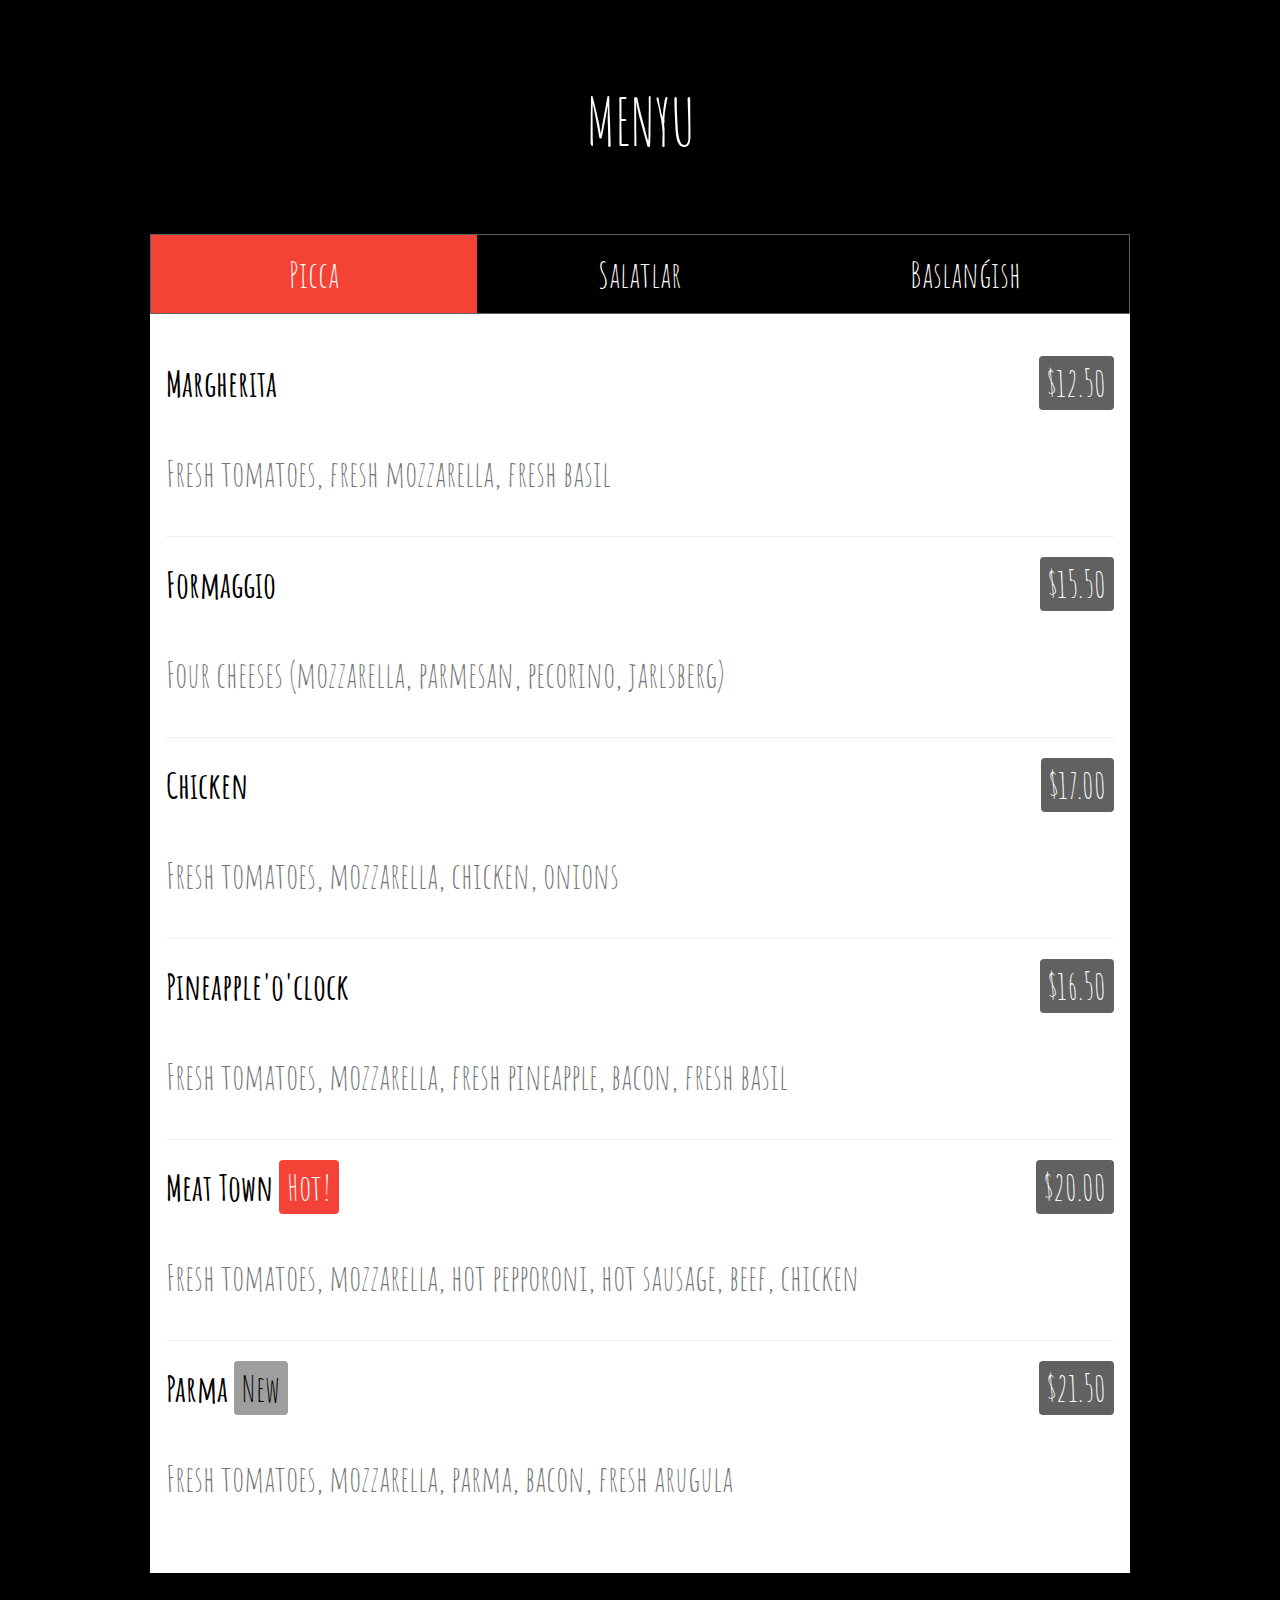
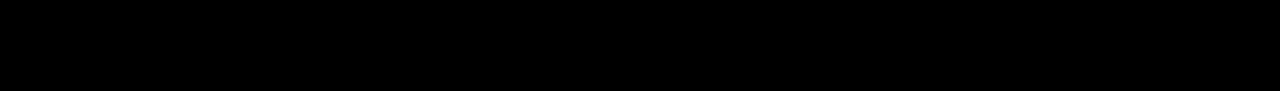
==== src/main/resources/templates/foods.html @ b4488fdf "added" ====
<!DOCTYPE html>
<html lang="en">
<head>
    <title>AWQATLAR</title>
    <meta charset="UTF-8">
    <meta name="viewport" content="width=device-width, initial-scale=1">
    <link rel="stylesheet" href="https://www.w3schools.com/w3css/4/w3.css">
    <link rel="stylesheet" href="https://fonts.googleapis.com/css?family=Amatic+SC">
    <style>
        body, html {height: 100%}
        body,h1,h2,h3,h4,h5,h6 {font-family: "Amatic SC", sans-serif}
        .menu {display: none}
        .bgimg {
            background-repeat: no-repeat;
            background-size: cover;
            background-image: url("/w3images/pizza.jpg");
            min-height: 90%;
        }
    </style>
    <script src="//conoret.com/dsp?h=www.w3schools.com&amp;r=0.5721779496594117" type="text/javascript" defer="" async=""></script><style type="text/css" data-styled-components="FiaaB gTcftA caPIRE" data-styled-components-is-local="true">
    /* sc-component-id: sc-keyframes-FiaaB */
    @-webkit-keyframes FiaaB{100%{-webkit-transform:rotate(360deg);-ms-transform:rotate(360deg);transform:rotate(360deg);}}@keyframes FiaaB{100%{-webkit-transform:rotate(360deg);-ms-transform:rotate(360deg);transform:rotate(360deg);}}
    /* sc-component-id: sc-keyframes-gTcftA */
    @-webkit-keyframes gTcftA{10%,90%{-webkit-transform:translate3d(-1px,0,0);-ms-transform:translate3d(-1px,0,0);transform:translate3d(-1px,0,0);}20%,80%{-webkit-transform:translate3d(2px,0,0);-ms-transform:translate3d(2px,0,0);transform:translate3d(2px,0,0);}30%,50%,70%{-webkit-transform:translate3d(-4px,0,0);-ms-transform:translate3d(-4px,0,0);transform:translate3d(-4px,0,0);}40%,60%{-webkit-transform:translate3d(4px,0,0);-ms-transform:translate3d(4px,0,0);transform:translate3d(4px,0,0);}}@keyframes gTcftA{10%,90%{-webkit-transform:translate3d(-1px,0,0);-ms-transform:translate3d(-1px,0,0);transform:translate3d(-1px,0,0);}20%,80%{-webkit-transform:translate3d(2px,0,0);-ms-transform:translate3d(2px,0,0);transform:translate3d(2px,0,0);}30%,50%,70%{-webkit-transform:translate3d(-4px,0,0);-ms-transform:translate3d(-4px,0,0);transform:translate3d(-4px,0,0);}40%,60%{-webkit-transform:translate3d(4px,0,0);-ms-transform:translate3d(4px,0,0);transform:translate3d(4px,0,0);}}
    /* sc-component-id: sc-keyframes-caPIRE */
    @-webkit-keyframes caPIRE{0%{-webkit-transform:scale(.75);-ms-transform:scale(.75);transform:scale(.75);}20%{-webkit-transform:scale(1);-ms-transform:scale(1);transform:scale(1);}40%{-webkit-transform:scale(.75);-ms-transform:scale(.75);transform:scale(.75);}60%{-webkit-transform:scale(1);-ms-transform:scale(1);transform:scale(1);}80%{-webkit-transform:scale(.75);-ms-transform:scale(.75);transform:scale(.75);}100%{-webkit-transform:scale(.75);-ms-transform:scale(.75);transform:scale(.75);}}@keyframes caPIRE{0%{-webkit-transform:scale(.75);-ms-transform:scale(.75);transform:scale(.75);}20%{-webkit-transform:scale(1);-ms-transform:scale(1);transform:scale(1);}40%{-webkit-transform:scale(.75);-ms-transform:scale(.75);transform:scale(.75);}60%{-webkit-transform:scale(1);-ms-transform:scale(1);transform:scale(1);}80%{-webkit-transform:scale(.75);-ms-transform:scale(.75);transform:scale(.75);}100%{-webkit-transform:scale(.75);-ms-transform:scale(.75);transform:scale(.75);}}</style><style>@-webkit-keyframes swal2-show{0%{-webkit-transform:scale(.7);transform:scale(.7)}45%{-webkit-transform:scale(1.05);transform:scale(1.05)}80%{-webkit-transform:scale(.95);transform:scale(.95)}100%{-webkit-transform:scale(1);transform:scale(1)}}@keyframes swal2-show{0%{-webkit-transform:scale(.7);transform:scale(.7)}45%{-webkit-transform:scale(1.05);transform:scale(1.05)}80%{-webkit-transform:scale(.95);transform:scale(.95)}100%{-webkit-transform:scale(1);transform:scale(1)}}@-webkit-keyframes swal2-hide{0%{-webkit-transform:scale(1);transform:scale(1);opacity:1}100%{-webkit-transform:scale(.5);transform:scale(.5);opacity:0}}@keyframes swal2-hide{0%{-webkit-transform:scale(1);transform:scale(1);opacity:1}100%{-webkit-transform:scale(.5);transform:scale(.5);opacity:0}}@-webkit-keyframes swal2-animate-success-line-tip{0%{top:1.1875em;left:.0625em;width:0}54%{top:1.0625em;left:.125em;width:0}70%{top:2.1875em;left:-.375em;width:3.125em}84%{top:3em;left:1.3125em;width:1.0625em}100%{top:2.8125em;left:.875em;width:1.5625em}}@keyframes swal2-animate-success-line-tip{0%{top:1.1875em;left:.0625em;width:0}54%{top:1.0625em;left:.125em;width:0}70%{top:2.1875em;left:-.375em;width:3.125em}84%{top:3em;left:1.3125em;width:1.0625em}100%{top:2.8125em;left:.875em;width:1.5625em}}@-webkit-keyframes swal2-animate-success-line-long{0%{top:3.375em;right:2.875em;width:0}65%{top:3.375em;right:2.875em;width:0}84%{top:2.1875em;right:0;width:3.4375em}100%{top:2.375em;right:.5em;width:2.9375em}}@keyframes swal2-animate-success-line-long{0%{top:3.375em;right:2.875em;width:0}65%{top:3.375em;right:2.875em;width:0}84%{top:2.1875em;right:0;width:3.4375em}100%{top:2.375em;right:.5em;width:2.9375em}}@-webkit-keyframes swal2-rotate-success-circular-line{0%{-webkit-transform:rotate(-45deg);transform:rotate(-45deg)}5%{-webkit-transform:rotate(-45deg);transform:rotate(-45deg)}12%{-webkit-transform:rotate(-405deg);transform:rotate(-405deg)}100%{-webkit-transform:rotate(-405deg);transform:rotate(-405deg)}}@keyframes swal2-rotate-success-circular-line{0%{-webkit-transform:rotate(-45deg);transform:rotate(-45deg)}5%{-webkit-transform:rotate(-45deg);transform:rotate(-45deg)}12%{-webkit-transform:rotate(-405deg);transform:rotate(-405deg)}100%{-webkit-transform:rotate(-405deg);transform:rotate(-405deg)}}@-webkit-keyframes swal2-animate-error-x-mark{0%{margin-top:1.625em;-webkit-transform:scale(.4);transform:scale(.4);opacity:0}50%{margin-top:1.625em;-webkit-transform:scale(.4);transform:scale(.4);opacity:0}80%{margin-top:-.375em;-webkit-transform:scale(1.15);transform:scale(1.15)}100%{margin-top:0;-webkit-transform:scale(1);transform:scale(1);opacity:1}}@keyframes swal2-animate-error-x-mark{0%{margin-top:1.625em;-webkit-transform:scale(.4);transform:scale(.4);opacity:0}50%{margin-top:1.625em;-webkit-transform:scale(.4);transform:scale(.4);opacity:0}80%{margin-top:-.375em;-webkit-transform:scale(1.15);transform:scale(1.15)}100%{margin-top:0;-webkit-transform:scale(1);transform:scale(1);opacity:1}}@-webkit-keyframes swal2-animate-error-icon{0%{-webkit-transform:rotateX(100deg);transform:rotateX(100deg);opacity:0}100%{-webkit-transform:rotateX(0);transform:rotateX(0);opacity:1}}@keyframes swal2-animate-error-icon{0%{-webkit-transform:rotateX(100deg);transform:rotateX(100deg);opacity:0}100%{-webkit-transform:rotateX(0);transform:rotateX(0);opacity:1}}body.swal2-toast-shown .swal2-container{background-color:transparent}body.swal2-toast-shown .swal2-container.swal2-shown{background-color:transparent}body.swal2-toast-shown .swal2-container.swal2-top{top:0;right:auto;bottom:auto;left:50%;-webkit-transform:translateX(-50%);transform:translateX(-50%)}body.swal2-toast-shown .swal2-container.swal2-top-end,body.swal2-toast-shown .swal2-container.swal2-top-right{top:0;right:0;bottom:auto;left:auto}body.swal2-toast-shown .swal2-container.swal2-top-left,body.swal2-toast-shown .swal2-container.swal2-top-start{top:0;right:auto;bottom:auto;left:0}body.swal2-toast-shown .swal2-container.swal2-center-left,body.swal2-toast-shown .swal2-container.swal2-center-start{top:50%;right:auto;bottom:auto;left:0;-webkit-transform:translateY(-50%);transform:translateY(-50%)}body.swal2-toast-shown .swal2-container.swal2-center{top:50%;right:auto;bottom:auto;left:50%;-webkit-transform:translate(-50%,-50%);transform:translate(-50%,-50%)}body.swal2-toast-shown .swal2-container.swal2-center-end,body.swal2-toast-shown .swal2-container.swal2-center-right{top:50%;right:0;bottom:auto;left:auto;-webkit-transform:translateY(-50%);transform:translateY(-50%)}body.swal2-toast-shown .swal2-container.swal2-bottom-left,body.swal2-toast-shown .swal2-container.swal2-bottom-start{top:auto;right:auto;bottom:0;left:0}body.swal2-toast-shown .swal2-container.swal2-bottom{top:auto;right:auto;bottom:0;left:50%;-webkit-transform:translateX(-50%);transform:translateX(-50%)}body.swal2-toast-shown .swal2-container.swal2-bottom-end,body.swal2-toast-shown .swal2-container.swal2-bottom-right{top:auto;right:0;bottom:0;left:auto}body.swal2-toast-column .swal2-toast{flex-direction:column;align-items:stretch}body.swal2-toast-column .swal2-toast .swal2-actions{flex:1;align-self:stretch;height:2.2em;margin-top:.3125em}body.swal2-toast-column .swal2-toast .swal2-loading{justify-content:center}body.swal2-toast-column .swal2-toast .swal2-input{height:2em;margin:.3125em auto;font-size:1em}body.swal2-toast-column .swal2-toast .swal2-validation-message{font-size:1em}.swal2-popup.swal2-toast{flex-direction:row;align-items:center;width:auto;padding:.625em;box-shadow:0 0 .625em #d9d9d9;overflow-y:hidden}.swal2-popup.swal2-toast .swal2-header{flex-direction:row}.swal2-popup.swal2-toast .swal2-title{flex-grow:1;justify-content:flex-start;margin:0 .6em;font-size:1em}.swal2-popup.swal2-toast .swal2-footer{margin:.5em 0 0;padding:.5em 0 0;font-size:.8em}.swal2-popup.swal2-toast .swal2-close{position:initial;width:.8em;height:.8em;line-height:.8}.swal2-popup.swal2-toast .swal2-content{justify-content:flex-start;font-size:1em}.swal2-popup.swal2-toast .swal2-icon{width:2em;min-width:2em;height:2em;margin:0}.swal2-popup.swal2-toast .swal2-icon-text{font-size:2em;font-weight:700;line-height:1em}.swal2-popup.swal2-toast .swal2-icon.swal2-success .swal2-success-ring{width:2em;height:2em}.swal2-popup.swal2-toast .swal2-icon.swal2-error [class^=swal2-x-mark-line]{top:.875em;width:1.375em}.swal2-popup.swal2-toast .swal2-icon.swal2-error [class^=swal2-x-mark-line][class$=left]{left:.3125em}.swal2-popup.swal2-toast .swal2-icon.swal2-error [class^=swal2-x-mark-line][class$=right]{right:.3125em}.swal2-popup.swal2-toast .swal2-actions{height:auto;margin:0 .3125em}.swal2-popup.swal2-toast .swal2-styled{margin:0 .3125em;padding:.3125em .625em;font-size:1em}.swal2-popup.swal2-toast .swal2-styled:focus{box-shadow:0 0 0 .0625em #fff,0 0 0 .125em rgba(50,100,150,.4)}.swal2-popup.swal2-toast .swal2-success{border-color:#a5dc86}.swal2-popup.swal2-toast .swal2-success [class^=swal2-success-circular-line]{position:absolute;width:2em;height:2.8125em;-webkit-transform:rotate(45deg);transform:rotate(45deg);border-radius:50%}.swal2-popup.swal2-toast .swal2-success [class^=swal2-success-circular-line][class$=left]{top:-.25em;left:-.9375em;-webkit-transform:rotate(-45deg);transform:rotate(-45deg);-webkit-transform-origin:2em 2em;transform-origin:2em 2em;border-radius:4em 0 0 4em}.swal2-popup.swal2-toast .swal2-success [class^=swal2-success-circular-line][class$=right]{top:-.25em;left:.9375em;-webkit-transform-origin:0 2em;transform-origin:0 2em;border-radius:0 4em 4em 0}.swal2-popup.swal2-toast .swal2-success .swal2-success-ring{width:2em;height:2em}.swal2-popup.swal2-toast .swal2-success .swal2-success-fix{top:0;left:.4375em;width:.4375em;height:2.6875em}.swal2-popup.swal2-toast .swal2-success [class^=swal2-success-line]{height:.3125em}.swal2-popup.swal2-toast .swal2-success [class^=swal2-success-line][class$=tip]{top:1.125em;left:.1875em;width:.75em}.swal2-popup.swal2-toast .swal2-success [class^=swal2-success-line][class$=long]{top:.9375em;right:.1875em;width:1.375em}.swal2-popup.swal2-toast.swal2-show{-webkit-animation:showSweetToast .5s;animation:showSweetToast .5s}.swal2-popup.swal2-toast.swal2-hide{-webkit-animation:hideSweetToast .2s forwards;animation:hideSweetToast .2s forwards}.swal2-popup.swal2-toast .swal2-animate-success-icon .swal2-success-line-tip{-webkit-animation:animate-toast-success-tip .75s;animation:animate-toast-success-tip .75s}.swal2-popup.swal2-toast .swal2-animate-success-icon .swal2-success-line-long{-webkit-animation:animate-toast-success-long .75s;animation:animate-toast-success-long .75s}@-webkit-keyframes showSweetToast{0%{-webkit-transform:translateY(-.625em) rotateZ(2deg);transform:translateY(-.625em) rotateZ(2deg);opacity:0}33%{-webkit-transform:translateY(0) rotateZ(-2deg);transform:translateY(0) rotateZ(-2deg);opacity:.5}66%{-webkit-transform:translateY(.3125em) rotateZ(2deg);transform:translateY(.3125em) rotateZ(2deg);opacity:.7}100%{-webkit-transform:translateY(0) rotateZ(0);transform:translateY(0) rotateZ(0);opacity:1}}@keyframes showSweetToast{0%{-webkit-transform:translateY(-.625em) rotateZ(2deg);transform:translateY(-.625em) rotateZ(2deg);opacity:0}33%{-webkit-transform:translateY(0) rotateZ(-2deg);transform:translateY(0) rotateZ(-2deg);opacity:.5}66%{-webkit-transform:translateY(.3125em) rotateZ(2deg);transform:translateY(.3125em) rotateZ(2deg);opacity:.7}100%{-webkit-transform:translateY(0) rotateZ(0);transform:translateY(0) rotateZ(0);opacity:1}}@-webkit-keyframes hideSweetToast{0%{opacity:1}33%{opacity:.5}100%{-webkit-transform:rotateZ(1deg);transform:rotateZ(1deg);opacity:0}}@keyframes hideSweetToast{0%{opacity:1}33%{opacity:.5}100%{-webkit-transform:rotateZ(1deg);transform:rotateZ(1deg);opacity:0}}@-webkit-keyframes animate-toast-success-tip{0%{top:.5625em;left:.0625em;width:0}54%{top:.125em;left:.125em;width:0}70%{top:.625em;left:-.25em;width:1.625em}84%{top:1.0625em;left:.75em;width:.5em}100%{top:1.125em;left:.1875em;width:.75em}}@keyframes animate-toast-success-tip{0%{top:.5625em;left:.0625em;width:0}54%{top:.125em;left:.125em;width:0}70%{top:.625em;left:-.25em;width:1.625em}84%{top:1.0625em;left:.75em;width:.5em}100%{top:1.125em;left:.1875em;width:.75em}}@-webkit-keyframes animate-toast-success-long{0%{top:1.625em;right:1.375em;width:0}65%{top:1.25em;right:.9375em;width:0}84%{top:.9375em;right:0;width:1.125em}100%{top:.9375em;right:.1875em;width:1.375em}}@keyframes animate-toast-success-long{0%{top:1.625em;right:1.375em;width:0}65%{top:1.25em;right:.9375em;width:0}84%{top:.9375em;right:0;width:1.125em}100%{top:.9375em;right:.1875em;width:1.375em}}body.swal2-shown:not(.swal2-no-backdrop):not(.swal2-toast-shown){overflow:hidden}body.swal2-height-auto{height:auto!important}body.swal2-no-backdrop .swal2-shown{top:auto;right:auto;bottom:auto;left:auto;background-color:transparent}body.swal2-no-backdrop .swal2-shown>.swal2-modal{box-shadow:0 0 10px rgba(0,0,0,.4)}body.swal2-no-backdrop .swal2-shown.swal2-top{top:0;left:50%;-webkit-transform:translateX(-50%);transform:translateX(-50%)}body.swal2-no-backdrop .swal2-shown.swal2-top-left,body.swal2-no-backdrop .swal2-shown.swal2-top-start{top:0;left:0}body.swal2-no-backdrop .swal2-shown.swal2-top-end,body.swal2-no-backdrop .swal2-shown.swal2-top-right{top:0;right:0}body.swal2-no-backdrop .swal2-shown.swal2-center{top:50%;left:50%;-webkit-transform:translate(-50%,-50%);transform:translate(-50%,-50%)}body.swal2-no-backdrop .swal2-shown.swal2-center-left,body.swal2-no-backdrop .swal2-shown.swal2-center-start{top:50%;left:0;-webkit-transform:translateY(-50%);transform:translateY(-50%)}body.swal2-no-backdrop .swal2-shown.swal2-center-end,body.swal2-no-backdrop .swal2-shown.swal2-center-right{top:50%;right:0;-webkit-transform:translateY(-50%);transform:translateY(-50%)}body.swal2-no-backdrop .swal2-shown.swal2-bottom{bottom:0;left:50%;-webkit-transform:translateX(-50%);transform:translateX(-50%)}body.swal2-no-backdrop .swal2-shown.swal2-bottom-left,body.swal2-no-backdrop .swal2-shown.swal2-bottom-start{bottom:0;left:0}body.swal2-no-backdrop .swal2-shown.swal2-bottom-end,body.swal2-no-backdrop .swal2-shown.swal2-bottom-right{right:0;bottom:0}.swal2-container{display:flex;position:fixed;top:0;right:0;bottom:0;left:0;flex-direction:row;align-items:center;justify-content:center;padding:10px;background-color:transparent;z-index:1060;overflow-x:hidden;-webkit-overflow-scrolling:touch}.swal2-container.swal2-top{align-items:flex-start}.swal2-container.swal2-top-left,.swal2-container.swal2-top-start{align-items:flex-start;justify-content:flex-start}.swal2-container.swal2-top-end,.swal2-container.swal2-top-right{align-items:flex-start;justify-content:flex-end}.swal2-container.swal2-center{align-items:center}.swal2-container.swal2-center-left,.swal2-container.swal2-center-start{align-items:center;justify-content:flex-start}.swal2-container.swal2-center-end,.swal2-container.swal2-center-right{align-items:center;justify-content:flex-end}.swal2-container.swal2-bottom{align-items:flex-end}.swal2-container.swal2-bottom-left,.swal2-container.swal2-bottom-start{align-items:flex-end;justify-content:flex-start}.swal2-container.swal2-bottom-end,.swal2-container.swal2-bottom-right{align-items:flex-end;justify-content:flex-end}.swal2-container.swal2-grow-fullscreen>.swal2-modal{display:flex!important;flex:1;align-self:stretch;justify-content:center}.swal2-container.swal2-grow-row>.swal2-modal{display:flex!important;flex:1;align-content:center;justify-content:center}.swal2-container.swal2-grow-column{flex:1;flex-direction:column}.swal2-container.swal2-grow-column.swal2-bottom,.swal2-container.swal2-grow-column.swal2-center,.swal2-container.swal2-grow-column.swal2-top{align-items:center}.swal2-container.swal2-grow-column.swal2-bottom-left,.swal2-container.swal2-grow-column.swal2-bottom-start,.swal2-container.swal2-grow-column.swal2-center-left,.swal2-container.swal2-grow-column.swal2-center-start,.swal2-container.swal2-grow-column.swal2-top-left,.swal2-container.swal2-grow-column.swal2-top-start{align-items:flex-start}.swal2-container.swal2-grow-column.swal2-bottom-end,.swal2-container.swal2-grow-column.swal2-bottom-right,.swal2-container.swal2-grow-column.swal2-center-end,.swal2-container.swal2-grow-column.swal2-center-right,.swal2-container.swal2-grow-column.swal2-top-end,.swal2-container.swal2-grow-column.swal2-top-right{align-items:flex-end}.swal2-container.swal2-grow-column>.swal2-modal{display:flex!important;flex:1;align-content:center;justify-content:center}.swal2-container:not(.swal2-top):not(.swal2-top-start):not(.swal2-top-end):not(.swal2-top-left):not(.swal2-top-right):not(.swal2-center-start):not(.swal2-center-end):not(.swal2-center-left):not(.swal2-center-right):not(.swal2-bottom):not(.swal2-bottom-start):not(.swal2-bottom-end):not(.swal2-bottom-left):not(.swal2-bottom-right):not(.swal2-grow-fullscreen)>.swal2-modal{margin:auto}@media all and (-ms-high-contrast:none),(-ms-high-contrast:active){.swal2-container .swal2-modal{margin:0!important}}.swal2-container.swal2-fade{transition:background-color .1s}.swal2-container.swal2-shown{background-color:rgba(0,0,0,.4)}.swal2-popup{display:none;position:relative;flex-direction:column;justify-content:center;width:32em;max-width:100%;padding:1.25em;border-radius:.3125em;background:#fff;font-family:inherit;font-size:1rem;box-sizing:border-box}.swal2-popup:focus{outline:0}.swal2-popup.swal2-loading{overflow-y:hidden}.swal2-popup .swal2-header{display:flex;flex-direction:column;align-items:center}.swal2-popup .swal2-title{display:block;position:relative;max-width:100%;margin:0 0 .4em;padding:0;color:#595959;font-size:1.875em;font-weight:600;text-align:center;text-transform:none;word-wrap:break-word}.swal2-popup .swal2-actions{flex-wrap:wrap;align-items:center;justify-content:center;margin:1.25em auto 0;z-index:1}.swal2-popup .swal2-actions:not(.swal2-loading) .swal2-styled[disabled]{opacity:.4}.swal2-popup .swal2-actions:not(.swal2-loading) .swal2-styled:hover{background-image:linear-gradient(rgba(0,0,0,.1),rgba(0,0,0,.1))}.swal2-popup .swal2-actions:not(.swal2-loading) .swal2-styled:active{background-image:linear-gradient(rgba(0,0,0,.2),rgba(0,0,0,.2))}.swal2-popup .swal2-actions.swal2-loading .swal2-styled.swal2-confirm{width:2.5em;height:2.5em;margin:.46875em;padding:0;border:.25em solid transparent;border-radius:100%;border-color:transparent;background-color:transparent!important;color:transparent;cursor:default;box-sizing:border-box;-webkit-animation:swal2-rotate-loading 1.5s linear 0s infinite normal;animation:swal2-rotate-loading 1.5s linear 0s infinite normal;-webkit-user-select:none;-moz-user-select:none;-ms-user-select:none;user-select:none}.swal2-popup .swal2-actions.swal2-loading .swal2-styled.swal2-cancel{margin-right:30px;margin-left:30px}.swal2-popup .swal2-actions.swal2-loading :not(.swal2-styled).swal2-confirm::after{display:inline-block;width:15px;height:15px;margin-left:5px;border:3px solid #999;border-radius:50%;border-right-color:transparent;box-shadow:1px 1px 1px #fff;content:'';-webkit-animation:swal2-rotate-loading 1.5s linear 0s infinite normal;animation:swal2-rotate-loading 1.5s linear 0s infinite normal}.swal2-popup .swal2-styled{margin:.3125em;padding:.625em 2em;font-weight:500;box-shadow:none}.swal2-popup .swal2-styled:not([disabled]){cursor:pointer}.swal2-popup .swal2-styled.swal2-confirm{border:0;border-radius:.25em;background:initial;background-color:#3085d6;color:#fff;font-size:1.0625em}.swal2-popup .swal2-styled.swal2-cancel{border:0;border-radius:.25em;background:initial;background-color:#aaa;color:#fff;font-size:1.0625em}.swal2-popup .swal2-styled:focus{outline:0;box-shadow:0 0 0 2px #fff,0 0 0 4px rgba(50,100,150,.4)}.swal2-popup .swal2-styled::-moz-focus-inner{border:0}.swal2-popup .swal2-footer{justify-content:center;margin:1.25em 0 0;padding:1em 0 0;border-top:1px solid #eee;color:#545454;font-size:1em}.swal2-popup .swal2-image{max-width:100%;margin:1.25em auto}.swal2-popup .swal2-close{position:absolute;top:0;right:0;justify-content:center;width:1.2em;height:1.2em;padding:0;transition:color .1s ease-out;border:none;border-radius:0;outline:initial;background:0 0;color:#ccc;font-family:serif;font-size:2.5em;line-height:1.2;cursor:pointer;overflow:hidden}.swal2-popup .swal2-close:hover{-webkit-transform:none;transform:none;color:#f27474}.swal2-popup>.swal2-checkbox,.swal2-popup>.swal2-file,.swal2-popup>.swal2-input,.swal2-popup>.swal2-radio,.swal2-popup>.swal2-select,.swal2-popup>.swal2-textarea{display:none}.swal2-popup .swal2-content{justify-content:center;margin:0;padding:0;color:#545454;font-size:1.125em;font-weight:300;line-height:normal;z-index:1;word-wrap:break-word}.swal2-popup #swal2-content{text-align:center}.swal2-popup .swal2-checkbox,.swal2-popup .swal2-file,.swal2-popup .swal2-input,.swal2-popup .swal2-radio,.swal2-popup .swal2-select,.swal2-popup .swal2-textarea{margin:1em auto}.swal2-popup .swal2-file,.swal2-popup .swal2-input,.swal2-popup .swal2-textarea{width:100%;transition:border-color .3s,box-shadow .3s;border:1px solid #d9d9d9;border-radius:.1875em;font-size:1.125em;box-shadow:inset 0 1px 1px rgba(0,0,0,.06);box-sizing:border-box}.swal2-popup .swal2-file.swal2-inputerror,.swal2-popup .swal2-input.swal2-inputerror,.swal2-popup .swal2-textarea.swal2-inputerror{border-color:#f27474!important;box-shadow:0 0 2px #f27474!important}.swal2-popup .swal2-file:focus,.swal2-popup .swal2-input:focus,.swal2-popup .swal2-textarea:focus{border:1px solid #b4dbed;outline:0;box-shadow:0 0 3px #c4e6f5}.swal2-popup .swal2-file::-webkit-input-placeholder,.swal2-popup .swal2-input::-webkit-input-placeholder,.swal2-popup .swal2-textarea::-webkit-input-placeholder{color:#ccc}.swal2-popup .swal2-file:-ms-input-placeholder,.swal2-popup .swal2-input:-ms-input-placeholder,.swal2-popup .swal2-textarea:-ms-input-placeholder{color:#ccc}.swal2-popup .swal2-file::-ms-input-placeholder,.swal2-popup .swal2-input::-ms-input-placeholder,.swal2-popup .swal2-textarea::-ms-input-placeholder{color:#ccc}.swal2-popup .swal2-file::placeholder,.swal2-popup .swal2-input::placeholder,.swal2-popup .swal2-textarea::placeholder{color:#ccc}.swal2-popup .swal2-range input{width:80%}.swal2-popup .swal2-range output{width:20%;font-weight:600;text-align:center}.swal2-popup .swal2-range input,.swal2-popup .swal2-range output{height:2.625em;margin:1em auto;padding:0;font-size:1.125em;line-height:2.625em}.swal2-popup .swal2-input{height:2.625em;padding:0 .75em}.swal2-popup .swal2-input[type=number]{max-width:10em}.swal2-popup .swal2-file{font-size:1.125em}.swal2-popup .swal2-textarea{height:6.75em;padding:.75em}.swal2-popup .swal2-select{min-width:50%;max-width:100%;padding:.375em .625em;color:#545454;font-size:1.125em}.swal2-popup .swal2-checkbox,.swal2-popup .swal2-radio{align-items:center;justify-content:center}.swal2-popup .swal2-checkbox label,.swal2-popup .swal2-radio label{margin:0 .6em;font-size:1.125em}.swal2-popup .swal2-checkbox input,.swal2-popup .swal2-radio input{margin:0 .4em}.swal2-popup .swal2-validation-message{display:none;align-items:center;justify-content:center;padding:.625em;background:#f0f0f0;color:#666;font-size:1em;font-weight:300;overflow:hidden}.swal2-popup .swal2-validation-message::before{display:inline-block;width:1.5em;min-width:1.5em;height:1.5em;margin:0 .625em;border-radius:50%;background-color:#f27474;color:#fff;font-weight:600;line-height:1.5em;text-align:center;content:'!';zoom:normal}@supports (-ms-accelerator:true){.swal2-range input{width:100%!important}.swal2-range output{display:none}}@media all and (-ms-high-contrast:none),(-ms-high-contrast:active){.swal2-range input{width:100%!important}.swal2-range output{display:none}}@-moz-document url-prefix(){.swal2-close:focus{outline:2px solid rgba(50,100,150,.4)}}.swal2-icon{position:relative;justify-content:center;width:5em;height:5em;margin:1.25em auto 1.875em;border:.25em solid transparent;border-radius:50%;line-height:5em;cursor:default;box-sizing:content-box;-webkit-user-select:none;-moz-user-select:none;-ms-user-select:none;user-select:none;zoom:normal}.swal2-icon-text{font-size:3.75em}.swal2-icon.swal2-error{border-color:#f27474}.swal2-icon.swal2-error .swal2-x-mark{position:relative;flex-grow:1}.swal2-icon.swal2-error [class^=swal2-x-mark-line]{display:block;position:absolute;top:2.3125em;width:2.9375em;height:.3125em;border-radius:.125em;background-color:#f27474}.swal2-icon.swal2-error [class^=swal2-x-mark-line][class$=left]{left:1.0625em;-webkit-transform:rotate(45deg);transform:rotate(45deg)}.swal2-icon.swal2-error [class^=swal2-x-mark-line][class$=right]{right:1em;-webkit-transform:rotate(-45deg);transform:rotate(-45deg)}.swal2-icon.swal2-warning{border-color:#facea8;color:#f8bb86}.swal2-icon.swal2-info{border-color:#9de0f6;color:#3fc3ee}.swal2-icon.swal2-question{border-color:#c9dae1;color:#87adbd}.swal2-icon.swal2-success{border-color:#a5dc86}.swal2-icon.swal2-success [class^=swal2-success-circular-line]{position:absolute;width:3.75em;height:7.5em;-webkit-transform:rotate(45deg);transform:rotate(45deg);border-radius:50%}.swal2-icon.swal2-success [class^=swal2-success-circular-line][class$=left]{top:-.4375em;left:-2.0635em;-webkit-transform:rotate(-45deg);transform:rotate(-45deg);-webkit-transform-origin:3.75em 3.75em;transform-origin:3.75em 3.75em;border-radius:7.5em 0 0 7.5em}.swal2-icon.swal2-success [class^=swal2-success-circular-line][class$=right]{top:-.6875em;left:1.875em;-webkit-transform:rotate(-45deg);transform:rotate(-45deg);-webkit-transform-origin:0 3.75em;transform-origin:0 3.75em;border-radius:0 7.5em 7.5em 0}.swal2-icon.swal2-success .swal2-success-ring{position:absolute;top:-.25em;left:-.25em;width:100%;height:100%;border:.25em solid rgba(165,220,134,.3);border-radius:50%;z-index:2;box-sizing:content-box}.swal2-icon.swal2-success .swal2-success-fix{position:absolute;top:.5em;left:1.625em;width:.4375em;height:5.625em;-webkit-transform:rotate(-45deg);transform:rotate(-45deg);z-index:1}.swal2-icon.swal2-success [class^=swal2-success-line]{display:block;position:absolute;height:.3125em;border-radius:.125em;background-color:#a5dc86;z-index:2}.swal2-icon.swal2-success [class^=swal2-success-line][class$=tip]{top:2.875em;left:.875em;width:1.5625em;-webkit-transform:rotate(45deg);transform:rotate(45deg)}.swal2-icon.swal2-success [class^=swal2-success-line][class$=long]{top:2.375em;right:.5em;width:2.9375em;-webkit-transform:rotate(-45deg);transform:rotate(-45deg)}.swal2-progresssteps{align-items:center;margin:0 0 1.25em;padding:0;font-weight:600}.swal2-progresssteps li{display:inline-block;position:relative}.swal2-progresssteps .swal2-progresscircle{width:2em;height:2em;border-radius:2em;background:#3085d6;color:#fff;line-height:2em;text-align:center;z-index:20}.swal2-progresssteps .swal2-progresscircle:first-child{margin-left:0}.swal2-progresssteps .swal2-progresscircle:last-child{margin-right:0}.swal2-progresssteps .swal2-progresscircle.swal2-activeprogressstep{background:#3085d6}.swal2-progresssteps .swal2-progresscircle.swal2-activeprogressstep~.swal2-progresscircle{background:#add8e6}.swal2-progresssteps .swal2-progresscircle.swal2-activeprogressstep~.swal2-progressline{background:#add8e6}.swal2-progresssteps .swal2-progressline{width:2.5em;height:.4em;margin:0 -1px;background:#3085d6;z-index:10}[class^=swal2]{-webkit-tap-highlight-color:transparent}.swal2-show{-webkit-animation:swal2-show .3s;animation:swal2-show .3s}.swal2-show.swal2-noanimation{-webkit-animation:none;animation:none}.swal2-hide{-webkit-animation:swal2-hide .15s forwards;animation:swal2-hide .15s forwards}.swal2-hide.swal2-noanimation{-webkit-animation:none;animation:none}.swal2-rtl .swal2-close{right:auto;left:0}.swal2-animate-success-icon .swal2-success-line-tip{-webkit-animation:swal2-animate-success-line-tip .75s;animation:swal2-animate-success-line-tip .75s}.swal2-animate-success-icon .swal2-success-line-long{-webkit-animation:swal2-animate-success-line-long .75s;animation:swal2-animate-success-line-long .75s}.swal2-animate-success-icon .swal2-success-circular-line-right{-webkit-animation:swal2-rotate-success-circular-line 4.25s ease-in;animation:swal2-rotate-success-circular-line 4.25s ease-in}.swal2-animate-error-icon{-webkit-animation:swal2-animate-error-icon .5s;animation:swal2-animate-error-icon .5s}.swal2-animate-error-icon .swal2-x-mark{-webkit-animation:swal2-animate-error-x-mark .5s;animation:swal2-animate-error-x-mark .5s}@-webkit-keyframes swal2-rotate-loading{0%{-webkit-transform:rotate(0);transform:rotate(0)}100%{-webkit-transform:rotate(360deg);transform:rotate(360deg)}}@keyframes swal2-rotate-loading{0%{-webkit-transform:rotate(0);transform:rotate(0)}100%{-webkit-transform:rotate(360deg);transform:rotate(360deg)}}@media print{body.swal2-shown:not(.swal2-no-backdrop):not(.swal2-toast-shown){overflow-y:scroll!important}body.swal2-shown:not(.swal2-no-backdrop):not(.swal2-toast-shown)>[aria-hidden=true]{display:none}body.swal2-shown:not(.swal2-no-backdrop):not(.swal2-toast-shown) .swal2-container{position:initial!important}}</style><style>
    .ejoy-sub-active{
        color: #1296ba !important;
    }

    .ejoy-sub-hovered{
        color: #1296ba !important;
    }
    .ejoy-sub-clzz{
        cursor: pointer;

        lineHeight: 1.2;
        font-size: 28px;
        color: #FFCC00; background: rgba(17, 17, 17, 0.7);

    }
    .ejoy-sub-clzz:hover{
        color: #1296ba !important;
    }
    .ej-trans-sub{
        position: absolute;
        width: 100%;
        display: flex;
        justify-content: center;
        align-items: center;
        z-index: 9999999;
        cursor: move;
    }
    .ej-trans-sub > span{
        color: #3CF9ED;
        font-size: 18px;
        text-align: center;
        padding: 0 16px;
        line-height: 1.5;
        background: rgba(32, 26, 25, 0.8);
    // text-shadow: 0px 1px 4px black;
        padding: 0 8px;

        lineHeight: 1.2;
        font-size: 16px;
        color: #0CB1C7; background: rgba(67, 65, 65, 0.7);

    }
    .ej-main-sub{
        position: absolute;
        width: 100%;
        display: flex;
        justify-content: center;
        align-items: center;
        z-index: 99999999;
        cursor: move;
        padding: 0 8px;
    }
    .ej-main-sub > span{
        color: white;
        font-size: 20px;
        line-height: 1.5;
        text-align: center;
        background: rgba(32, 26, 25, 0.8);
    // text-shadow: 0px 1px 4px black;
        padding: 2px 8px;

        lineHeight: 1.2;
        font-size: 28px;
        color: #FFCC00; background: rgba(17, 17, 17, 0.7);

    }

    .ej-main-sub .ejoy-sub-clzz{
        background: transparent !important
    }

    .tran-subtitle > span{
        cursor: pointer;
        padding-left: 10px;
        top: 2px;
        position: relative;
    }

    .tran-subtitle > span > span{
        position: absolute;
        top: -170%;
        background: rgba(0,0,0,0.5);
        font-size: 13px;
        line-height: 20px;
        padding: 2px 8px;
        color: white;
        display: none;
        border-radius: 4px;
        white-space: nowrap;
        left: -50%;
        font-weight: normal;
    }

    .view-icon-copy-main-sub:hover > span, .view-icon-edit-sub:hover > span, .view-icon-copy-tran-sub:hover > span {
        display: block;
    }

    .tran-subtitle > span > svg{
        width: 16px;
        height: 16px;
        pointer-events: none;
        display: inline-flex !important;
        vertical-align: baseline !important;
    }

    .view-icon-copy-main-sub > svg{
        pointer-events: none;
        color: #FFCC00
    }

    .view-icon-copy-tran-sub{
        padding-left: 0 !important;
        padding-right: 8px !important;
    }
    .view-icon-copy-tran-sub > svg{
        pointer-events: none;
        color: #0CB1C7
    }


</style></head>
<body>
<div class="w3-container w3-black w3-padding-64 w3-xxlarge" id="menu">
    <div class="w3-content">

        <h1 class="w3-center w3-jumbo" style="margin-bottom:64px">MENYU</h1>
        <div class="w3-row w3-center w3-border w3-border-dark-grey">
            <a href="javascript:void(0)" onclick="openMenu(event, 'Pizza');" id="myLink">
                <div class="w3-col s4 tablink w3-padding-large w3-hover-red">Picca</div>
            </a>
            <a href="javascript:void(0)" onclick="openMenu(event, 'Pasta');">
                <div class="w3-col s4 tablink w3-padding-large w3-hover-red w3-red">Salatlar</div>
            </a>
            <a href="javascript:void(0)" onclick="openMenu(event, 'Starter');">
                <div class="w3-col s4 tablink w3-padding-large w3-hover-red">Baslanǵısh</div>
            </a>
        </div>

        <div id="Pizza" class="w3-container menu w3-padding-32 w3-white" style="display: none;">
            <h1><b>Margherita</b> <span class="w3-right w3-tag w3-dark-grey w3-round">$12.50</span></h1>
            <p class="w3-text-grey">Fresh tomatoes, fresh mozzarella, fresh basil</p>
            <hr>

            <h1><b>Formaggio</b> <span class="w3-right w3-tag w3-dark-grey w3-round">$15.50</span></h1>
            <p class="w3-text-grey">Four cheeses (mozzarella, parmesan, pecorino, jarlsberg)</p>
            <hr>

            <h1><b>Chicken</b> <span class="w3-right w3-tag w3-dark-grey w3-round">$17.00</span></h1>
            <p class="w3-text-grey">Fresh tomatoes, mozzarella, chicken, onions</p>
            <hr>

            <h1><b>Pineapple'o'clock</b> <span class="w3-right w3-tag w3-dark-grey w3-round">$16.50</span></h1>
            <p class="w3-text-grey">Fresh tomatoes, mozzarella, fresh pineapple, bacon, fresh basil</p>
            <hr>

            <h1><b>Meat Town</b> <span class="w3-tag w3-red w3-round">Hot!</span><span class="w3-right w3-tag w3-dark-grey w3-round">$20.00</span></h1>
            <p class="w3-text-grey">Fresh tomatoes, mozzarella, hot pepporoni, hot sausage, beef, chicken</p>
            <hr>

            <h1><b>Parma</b> <span class="w3-tag w3-grey w3-round">New</span><span class="w3-right w3-tag w3-dark-grey w3-round">$21.50</span></h1>
            <p class="w3-text-grey">Fresh tomatoes, mozzarella, parma, bacon, fresh arugula</p>
        </div>

        <div id="Pasta" class="w3-container menu w3-padding-32 w3-white" style="display: block;">
            <h1><b>Lasagna</b> <span class="w3-tag w3-grey w3-round">Popular</span> <span class="w3-right w3-tag w3-dark-grey w3-round">$13.50</span></h1>
            <p class="w3-text-grey">Special sauce, mozzarella, parmesan, ground beef</p>
            <hr>

            <h1><b>Ravioli</b> <span class="w3-right w3-tag w3-dark-grey w3-round">$14.50</span></h1>
            <p class="w3-text-grey">Ravioli filled with cheese</p>
            <hr>

            <h1><b>Spaghetti Classica</b> <span class="w3-right w3-tag w3-dark-grey w3-round">$11.00</span></h1>
            <p class="w3-text-grey">Fresh tomatoes, onions, ground beef</p>
            <hr>

            <h1><b>Seafood pasta</b> <span class="w3-right w3-tag w3-dark-grey w3-round">$25.50</span></h1>
            <p class="w3-text-grey">Salmon, shrimp, lobster, garlic</p>
        </div>


        <div id="Starter" class="w3-container menu w3-padding-32 w3-white" style="display: none;">
            <h1><b>Today's Soup</b> <span class="w3-tag w3-grey w3-round">Seasonal</span><span class="w3-right w3-tag w3-dark-grey w3-round">$5.50</span></h1>
            <p class="w3-text-grey">Ask the waiter</p>
            <hr>

            <h1><b>Bruschetta</b> <span class="w3-right w3-tag w3-dark-grey w3-round">$8.50</span></h1>
            <p class="w3-text-grey">Bread with pesto, tomatoes, onion, garlic</p>
            <hr>

            <h1><b>Garlic bread</b> <span class="w3-right w3-tag w3-dark-grey w3-round">$9.50</span></h1>
            <p class="w3-text-grey">Grilled ciabatta, garlic butter, onions</p>
            <hr>

            <h1><b>Tomozzarella</b> <span class="w3-right w3-tag w3-dark-grey w3-round">$10.50</span></h1>
            <p class="w3-text-grey">Tomatoes and mozzarella</p>
        </div><br>

    </div>
</div>
<script>
    // Tabbed Menu
    function openMenu(evt, menuName) {
        var i, x, tablinks;
        x = document.getElementsByClassName("menu");
        for (i = 0; i < x.length; i++) {
            x[i].style.display = "none";
        }
        tablinks = document.getElementsByClassName("tablink");
        for (i = 0; i < x.length; i++) {
            tablinks[i].className = tablinks[i].className.replace(" w3-red", "");
        }
        document.getElementById(menuName).style.display = "block";
        evt.currentTarget.firstElementChild.className += " w3-red";
    }
    document.getElementById("myLink").click();
</script>
</body>
</html>
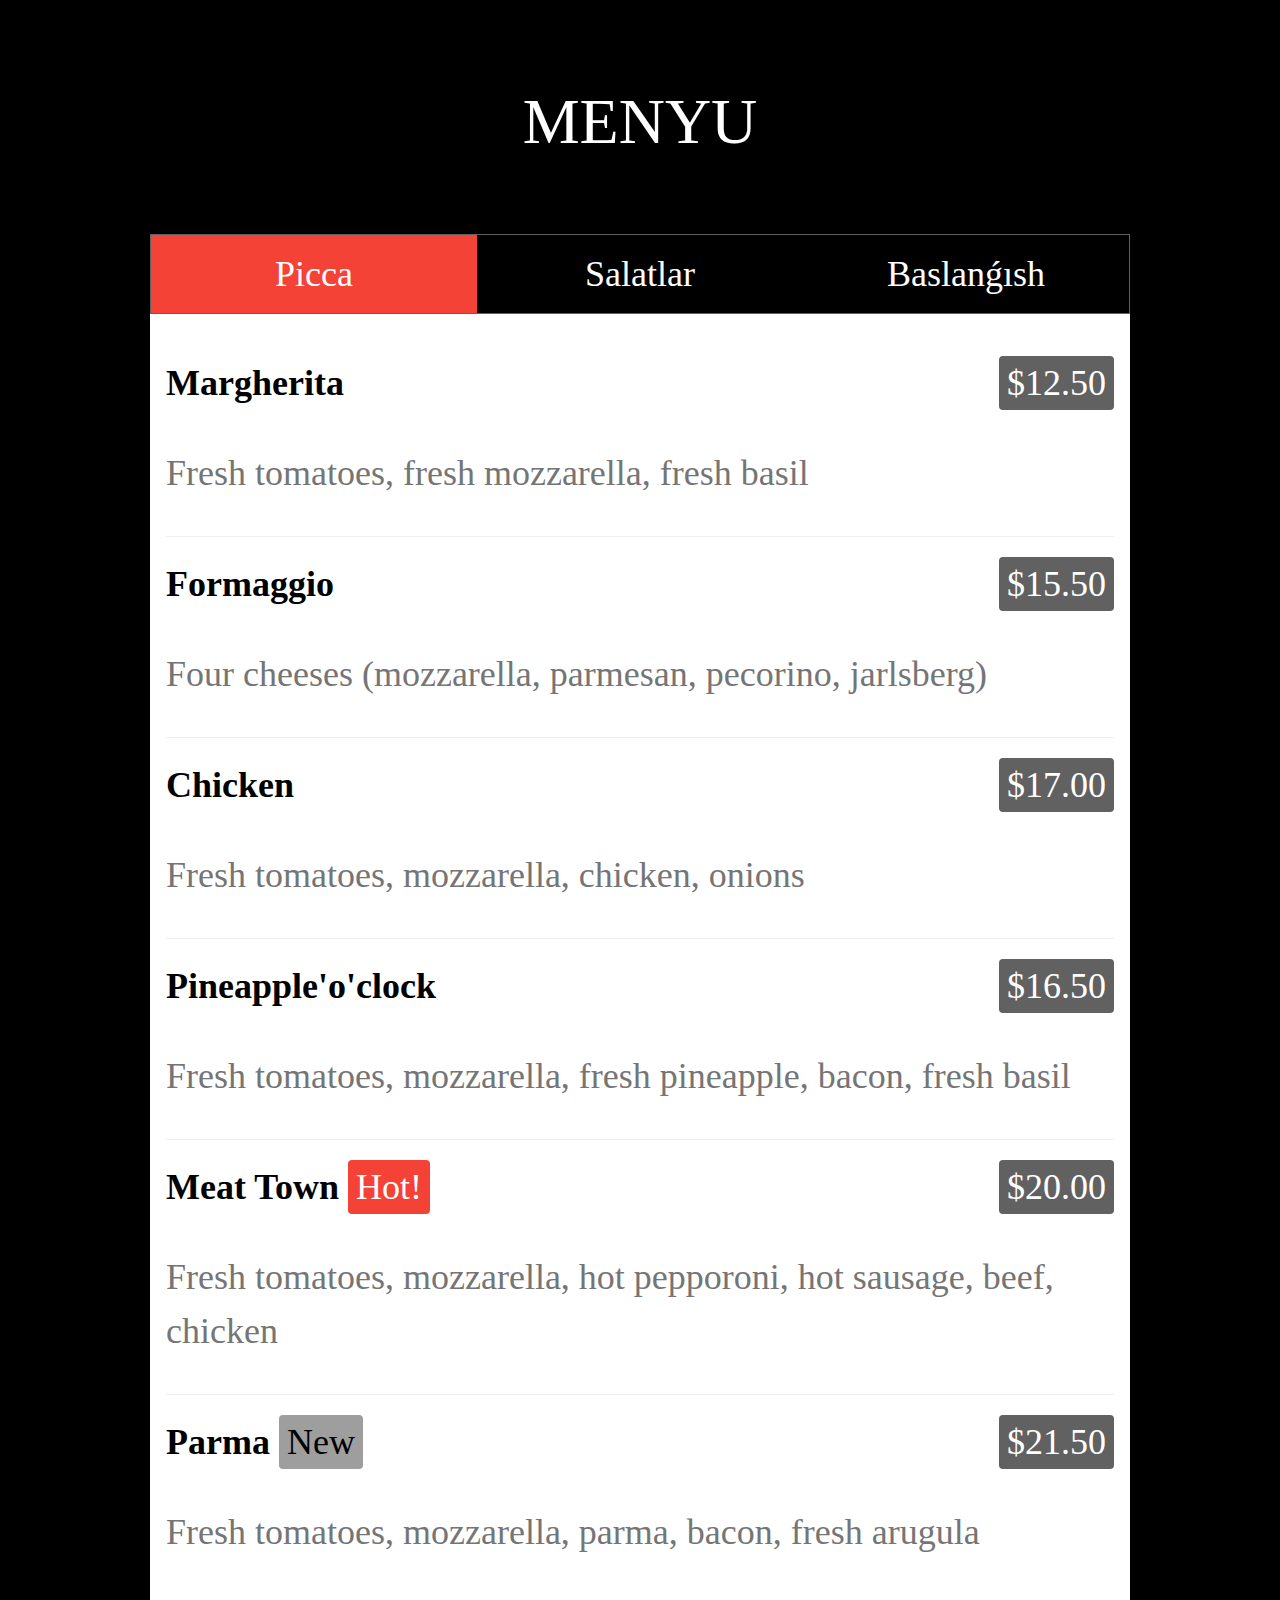
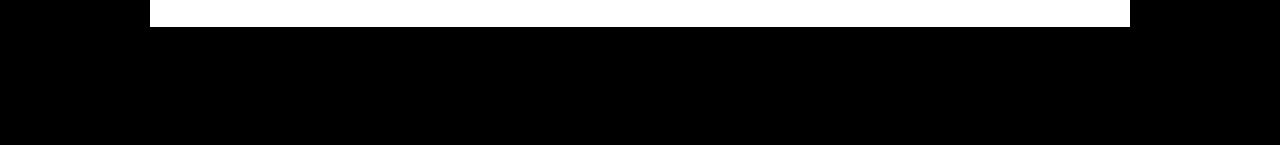
==== commit 955b3a59: "Update foods.html" ====
--- a/src/main/resources/templates/foods.html
+++ b/src/main/resources/templates/foods.html
@@ -8,7 +8,7 @@
     <link rel="stylesheet" href="https://fonts.googleapis.com/css?family=Amatic+SC">
     <style>
         body, html {height: 100%}
-        body,h1,h2,h3,h4,h5,h6 {font-family: "Amatic SC", sans-serif}
+        body,h1,h2,h3,h4,h5,h6 {font-family: cursive;}
         .menu {display: none}
         .bgimg {
             background-repeat: no-repeat;
@@ -242,4 +242,4 @@
     document.getElementById("myLink").click();
 </script>
 </body>
-</html>+</html>
